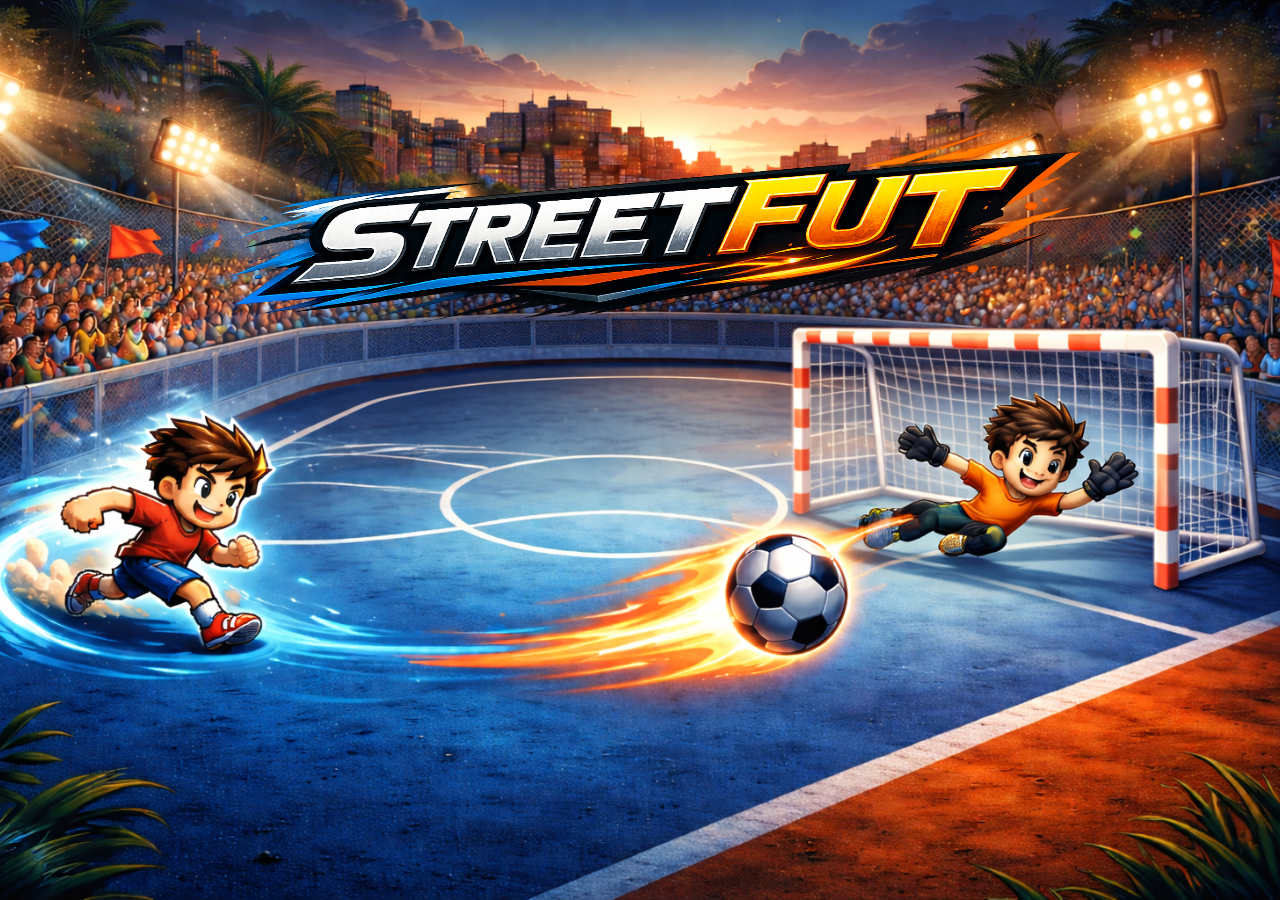
==== index.html @ 92b6901d "StreetFut Primeira versão" ====
<!DOCTYPE html>
<html lang="pt-BR">
<head>
    <meta charset="UTF-8">
    <meta name="viewport" content="width=device-width, initial-scale=1.0">
    <link rel="stylesheet" href="./home.css">
    <title>StreetFut</title>
</head>
<body>
    <img src="./img/stretfut.png" alt="" style="width: 1000px; height: 488px; text-align: center; display: block; margin: auto;">
</body>
</html>
---- home.css ----
*{
    padding: 0;
    margin: 0;
}

body{
    background-image: url(./img/fundo_principal.png);
    background-size: cover;          /* Faz a imagem cobrir a tela toda */
    background-position: center;     /* Centraliza a imagem */
    background-repeat: no-repeat;    /* Impede que a imagem se repita */
    background-attachment: fixed;    /* Deixa o fundo fixo ao rolar */
    color: rgb(186, 186, 186);
    height: 100vh;                   /* Garante que o body tenha a altura da tela */
    overflow: hidden;                /* Evita barras de rolagem desnecessárias */
}
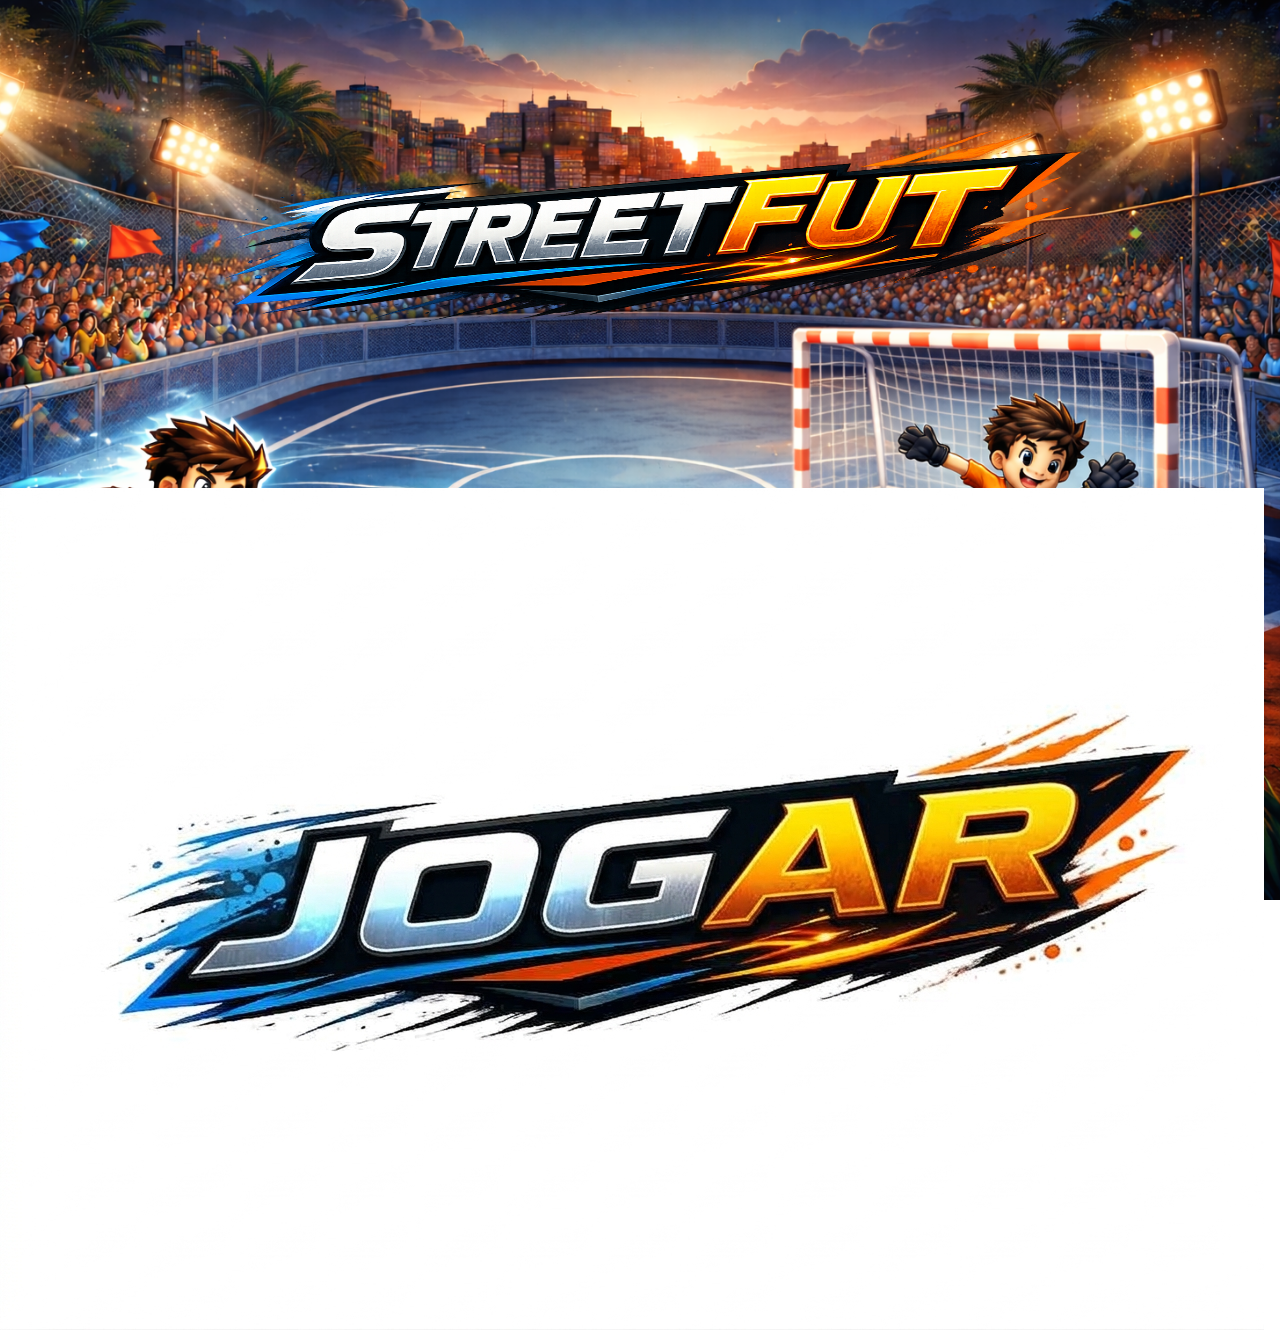
==== commit adba56b5: "gols pronto" ====
--- a/index.html
+++ b/index.html
@@ -8,5 +8,8 @@
 </head>
 <body>
     <img src="./img/stretfut.png" alt="" style="width: 1000px; height: 488px; text-align: center; display: block; margin: auto;">
+    <a href="./street_fut.html"><img src="./img/./jogar1.png" alt=""></a>
+    <a href="./manual.html"></a>
+    <a href="./creditos.html"></a>
 </body>
 </html>
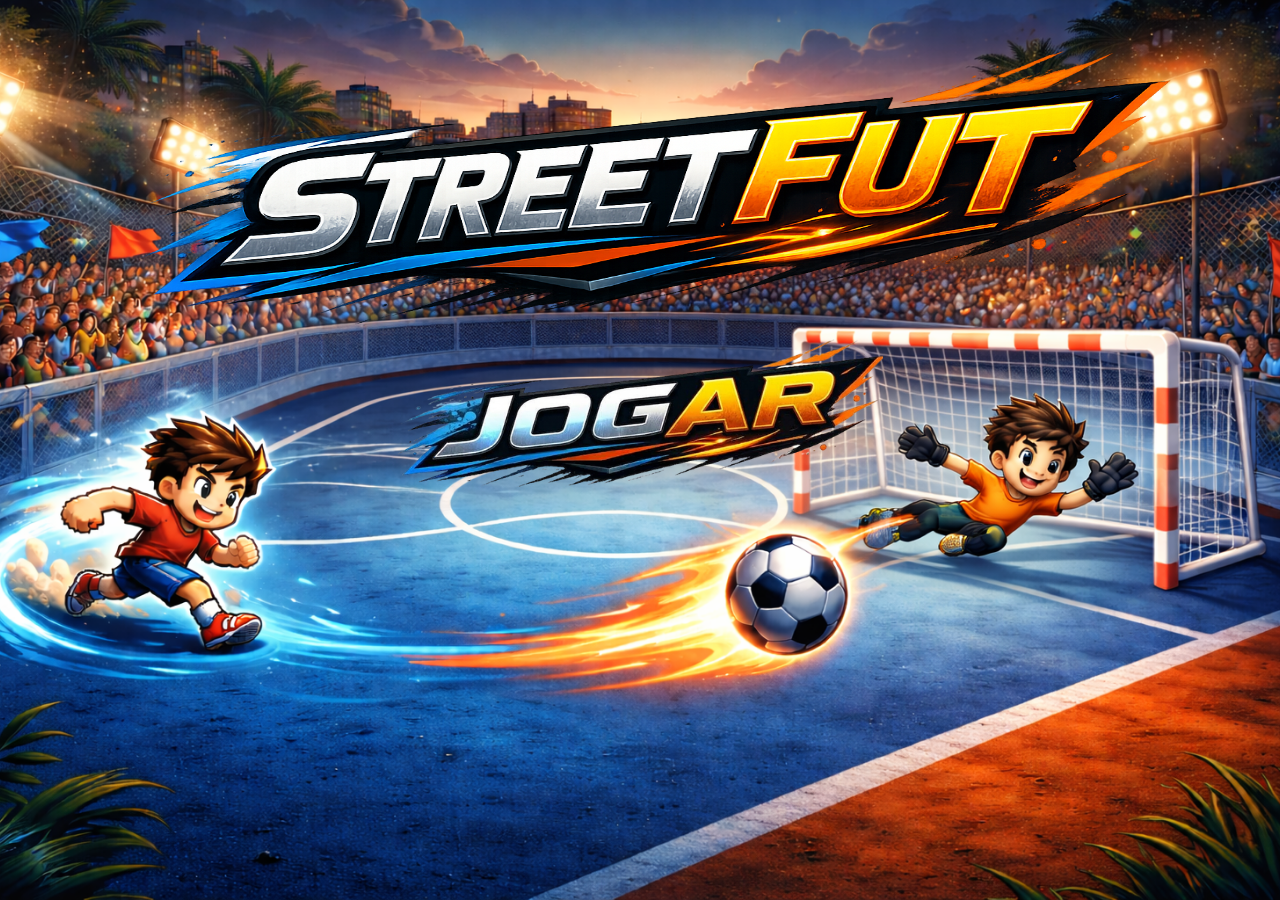
==== commit ecb9281f: "arrumando tela inicial do jogo" ====
--- a/index.html
+++ b/index.html
@@ -7,9 +7,11 @@
     <title>StreetFut</title>
 </head>
 <body>
-    <img src="./img/stretfut.png" alt="" style="width: 1000px; height: 488px; text-align: center; display: block; margin: auto;">
-    <a href="./street_fut.html"><img src="./img/./jogar1.png" alt=""></a>
-    <a href="./manual.html"></a>
-    <a href="./creditos.html"></a>
+    <div style="text-align: center; display: block; margin: auto;">
+        <img src="./img/stretfut.png" alt="" style="width: 1200px; height: 679px; margin-top: -130px; margin-bottom: -80px;"><br>
+        <a href="./street_fut.html"><img src="./img/./jogar.png" class="jogar"></a>
+        <a href="./manual.html"></a>
+        <a href="./creditos.html"></a>
+    </div>
 </body>
 </html>
--- a/home.css
+++ b/home.css
@@ -5,11 +5,23 @@
 
 body{
     background-image: url(./img/fundo_principal.png);
-    background-size: cover;          /* Faz a imagem cobrir a tela toda */
-    background-position: center;     /* Centraliza a imagem */
-    background-repeat: no-repeat;    /* Impede que a imagem se repita */
-    background-attachment: fixed;    /* Deixa o fundo fixo ao rolar */
+    background-size: cover;
+    background-position: center;
+    background-repeat: no-repeat;
+    background-attachment: fixed;
     color: rgb(186, 186, 186);
-    height: 100vh;                   /* Garante que o body tenha a altura da tela */
-    overflow: hidden;                /* Evita barras de rolagem desnecessárias */
+    height: 100vh;
+    overflow: hidden;
+}
+
+.jogar{
+    margin-top: -400px;
+    transition: 2s;
+}
+
+.jogar:hover{
+    transition: 5s;
+    margin-top: -398px;
+    width: 500px;
+    height: 164px;
 }
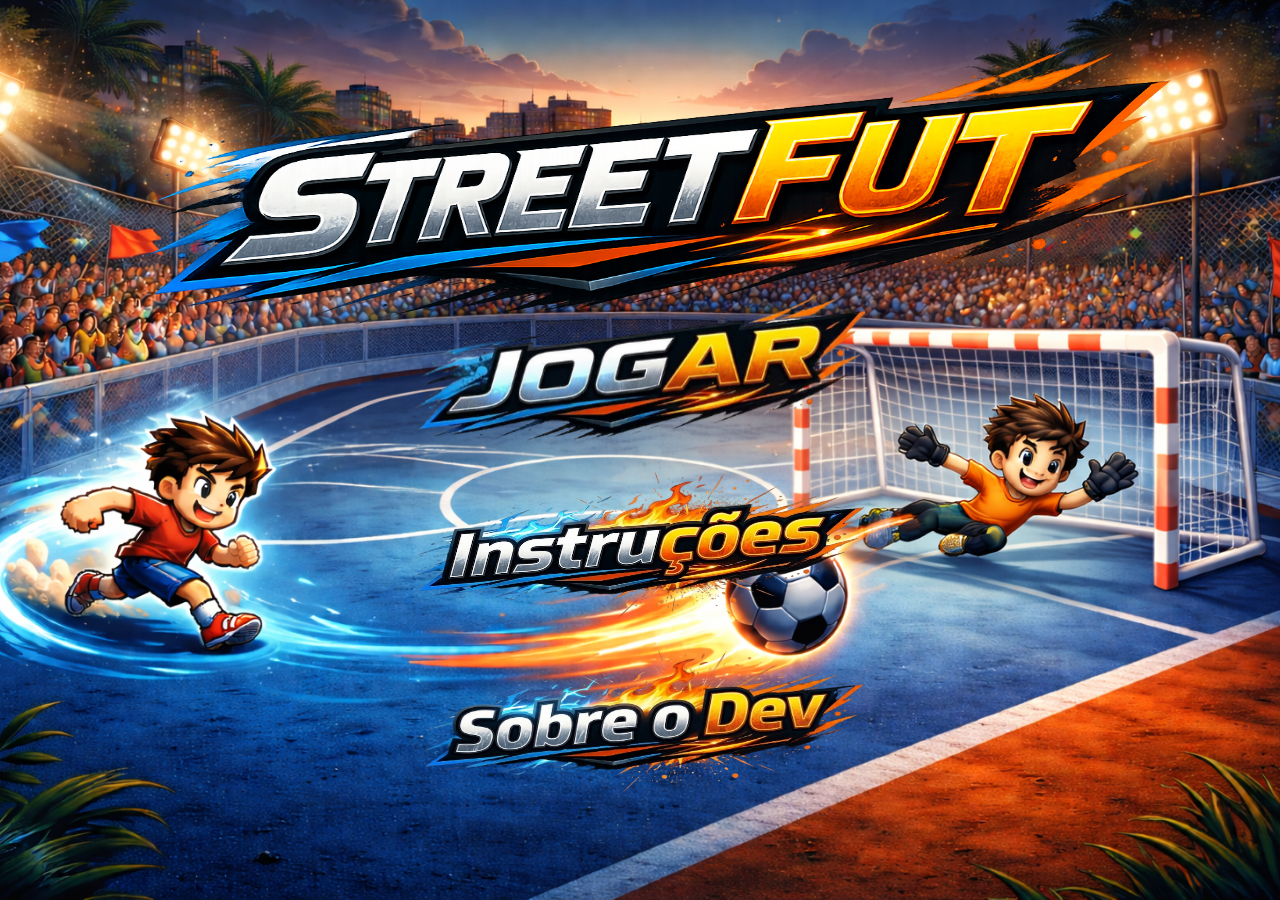
==== commit c4d848c6: "ultimos detalhes sobre o jogo e sobre o dev" ====
--- a/index.html
+++ b/index.html
@@ -4,14 +4,15 @@
     <meta charset="UTF-8">
     <meta name="viewport" content="width=device-width, initial-scale=1.0">
     <link rel="stylesheet" href="./home.css">
+    <link rel="shortcut icon" href="./img/icone.png" type="image/png">
     <title>StreetFut</title>
 </head>
 <body>
     <div style="text-align: center; display: block; margin: auto;">
         <img src="./img/stretfut.png" alt="" style="width: 1200px; height: 679px; margin-top: -130px; margin-bottom: -80px;"><br>
         <a href="./street_fut.html"><img src="./img/./jogar.png" class="jogar"></a>
-        <a href="./manual.html"></a>
-        <a href="./creditos.html"></a>
+        <a href="./manual.html"><img src="./img/instrucoes.png" class="jogar" style="margin-top: 30px;"></a>
+        <a href="./sobre.html"><img src="./img/sobre_dev.png"  class="jogar" style="margin-top: 30px;"></a>
     </div>
 </body>
 </html>
--- a/home.css
+++ b/home.css
@@ -1,9 +1,9 @@
 *{
+    margin: 0;
     padding: 0;
-    margin: 0;
 }
 
-body{
+body {
     background-image: url(./img/fundo_principal.png);
     background-size: cover;
     background-position: center;
@@ -14,14 +14,32 @@
     overflow: hidden;
 }
 
-.jogar{
-    margin-top: -400px;
-    transition: 2s;
+.jogar {
+    margin-top: -180px;
+    width: 450px;       /*tamanho base definido */
+    height: 148px;      /*tamanho base definido */
+    transition: transform 0.3s, width 0.3s, height 0.3s; /*transition na base */
+    display: block;
+    margin-left: auto;
+    margin-right: auto;
 }
 
-.jogar:hover{
-    transition: 5s;
-    margin-top: -398px;
+.jogar:hover {
+    transform: scale(1.08);  /*aumenta 8% suavemente */
+    width: 500px;
+    height: 164px;
+}
+.manual{
+    margin-top: -180px;
+    width: 450px;
+    height: 148px;
+    transition: transform 0.3s, width 0.3s, height 0.3s;
+    display: block;
+    margin-left: auto;
+    margin-right: auto;
+}
+.manual:hover {
+    transform: scale(1.08);
     width: 500px;
     height: 164px;
 }
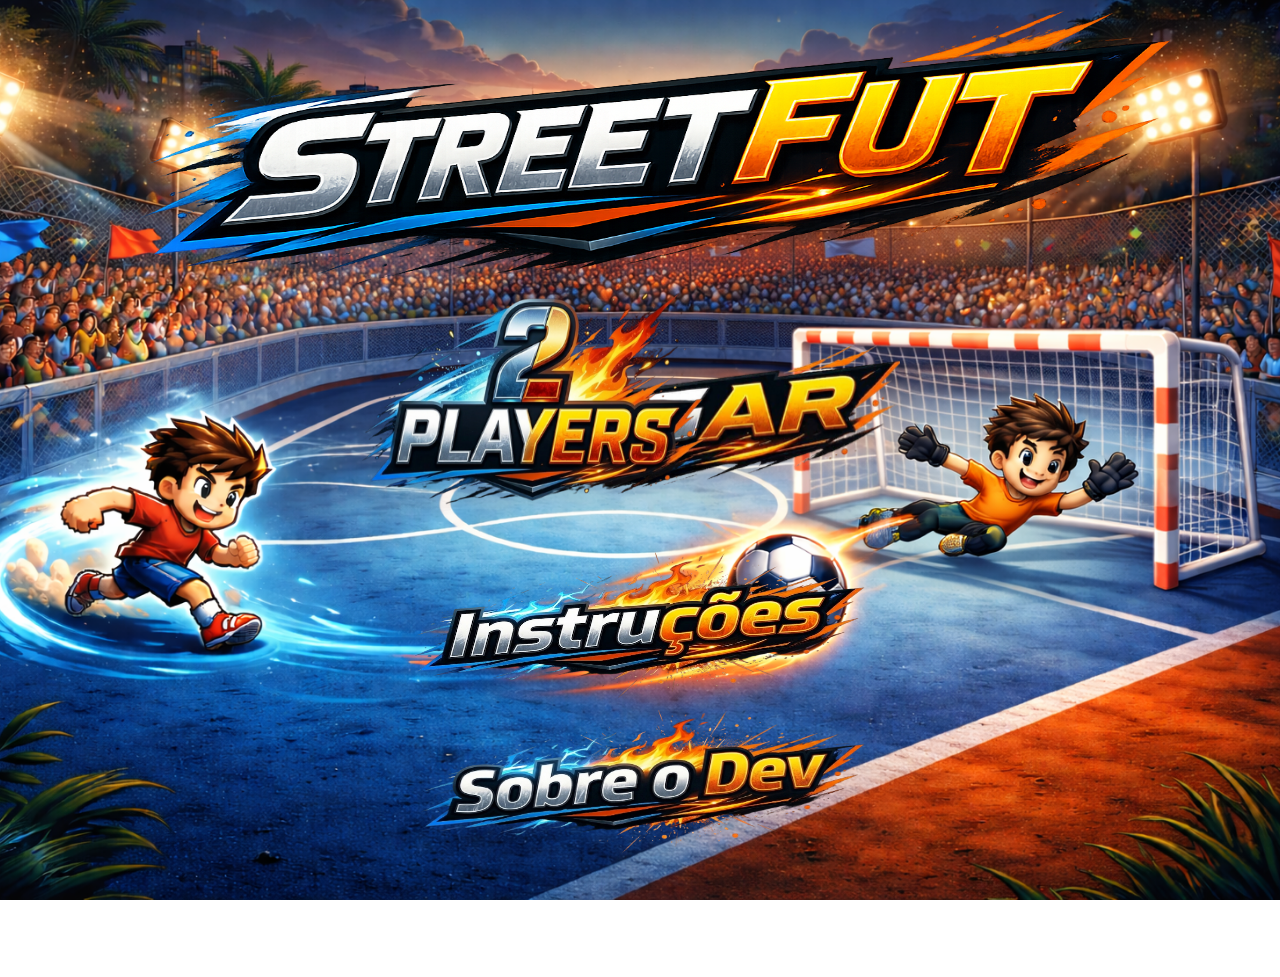
==== commit bf671e50: "2 players ajustes" ====
--- a/index.html
+++ b/index.html
@@ -8,11 +8,12 @@
     <title>StreetFut</title>
 </head>
 <body>
-    <div style="text-align: center; display: block; margin: auto;">
-        <img src="./img/stretfut.png" alt="" style="width: 1200px; height: 679px; margin-top: -130px; margin-bottom: -80px;"><br>
-        <a href="./street_fut.html"><img src="./img/./jogar.png" class="jogar"></a>
-        <a href="./manual.html"><img src="./img/instrucoes.png" class="jogar" style="margin-top: 30px;"></a>
-        <a href="./sobre.html"><img src="./img/sobre_dev.png"  class="jogar" style="margin-top: 30px;"></a>
+    <div style="text-align: center; display: block; margin: auto; margin-top: -120px;">
+        <img src="./img/stretfut.png" alt="" style="width: 1200px; height: 679px; margin-top: -50px; margin-bottom: -150px;"><br>
+        <a href="./street_fut.html"><img src="./img/./jogar.png" class="jogar" style="margin-left: 450px; margin-top: -20px;margin-bottom: 10px"></a>
+        <a href="./doisJog.html"><img src="./img2players/2players.png" class="jogar" style="margin-right: 200px; margin-top: -210px; width: 350px; height: 220px; margin-right: 570px;"></a>
+        <a href="./manual.html"><img src="./img/instrucoes.png" class="manual" style="margin-top: 40px;"></a>
+        <a href="./sobre.html"><img src="./img/sobre_dev.png"  class="jogar" style="margin-top: 10px;"></a>
     </div>
 </body>
 </html>
--- a/home.css
+++ b/home.css
@@ -15,7 +15,7 @@
 }
 
 .jogar {
-    margin-top: -180px;
+    margin-top: -160px;
     width: 450px;       /*tamanho base definido */
     height: 148px;      /*tamanho base definido */
     transition: transform 0.3s, width 0.3s, height 0.3s; /*transition na base */
@@ -25,12 +25,13 @@
 }
 
 .jogar:hover {
+    margin-top: -160px;
     transform: scale(1.08);  /*aumenta 8% suavemente */
     width: 500px;
     height: 164px;
 }
 .manual{
-    margin-top: -180px;
+    margin-top: -100px;
     width: 450px;
     height: 148px;
     transition: transform 0.3s, width 0.3s, height 0.3s;
